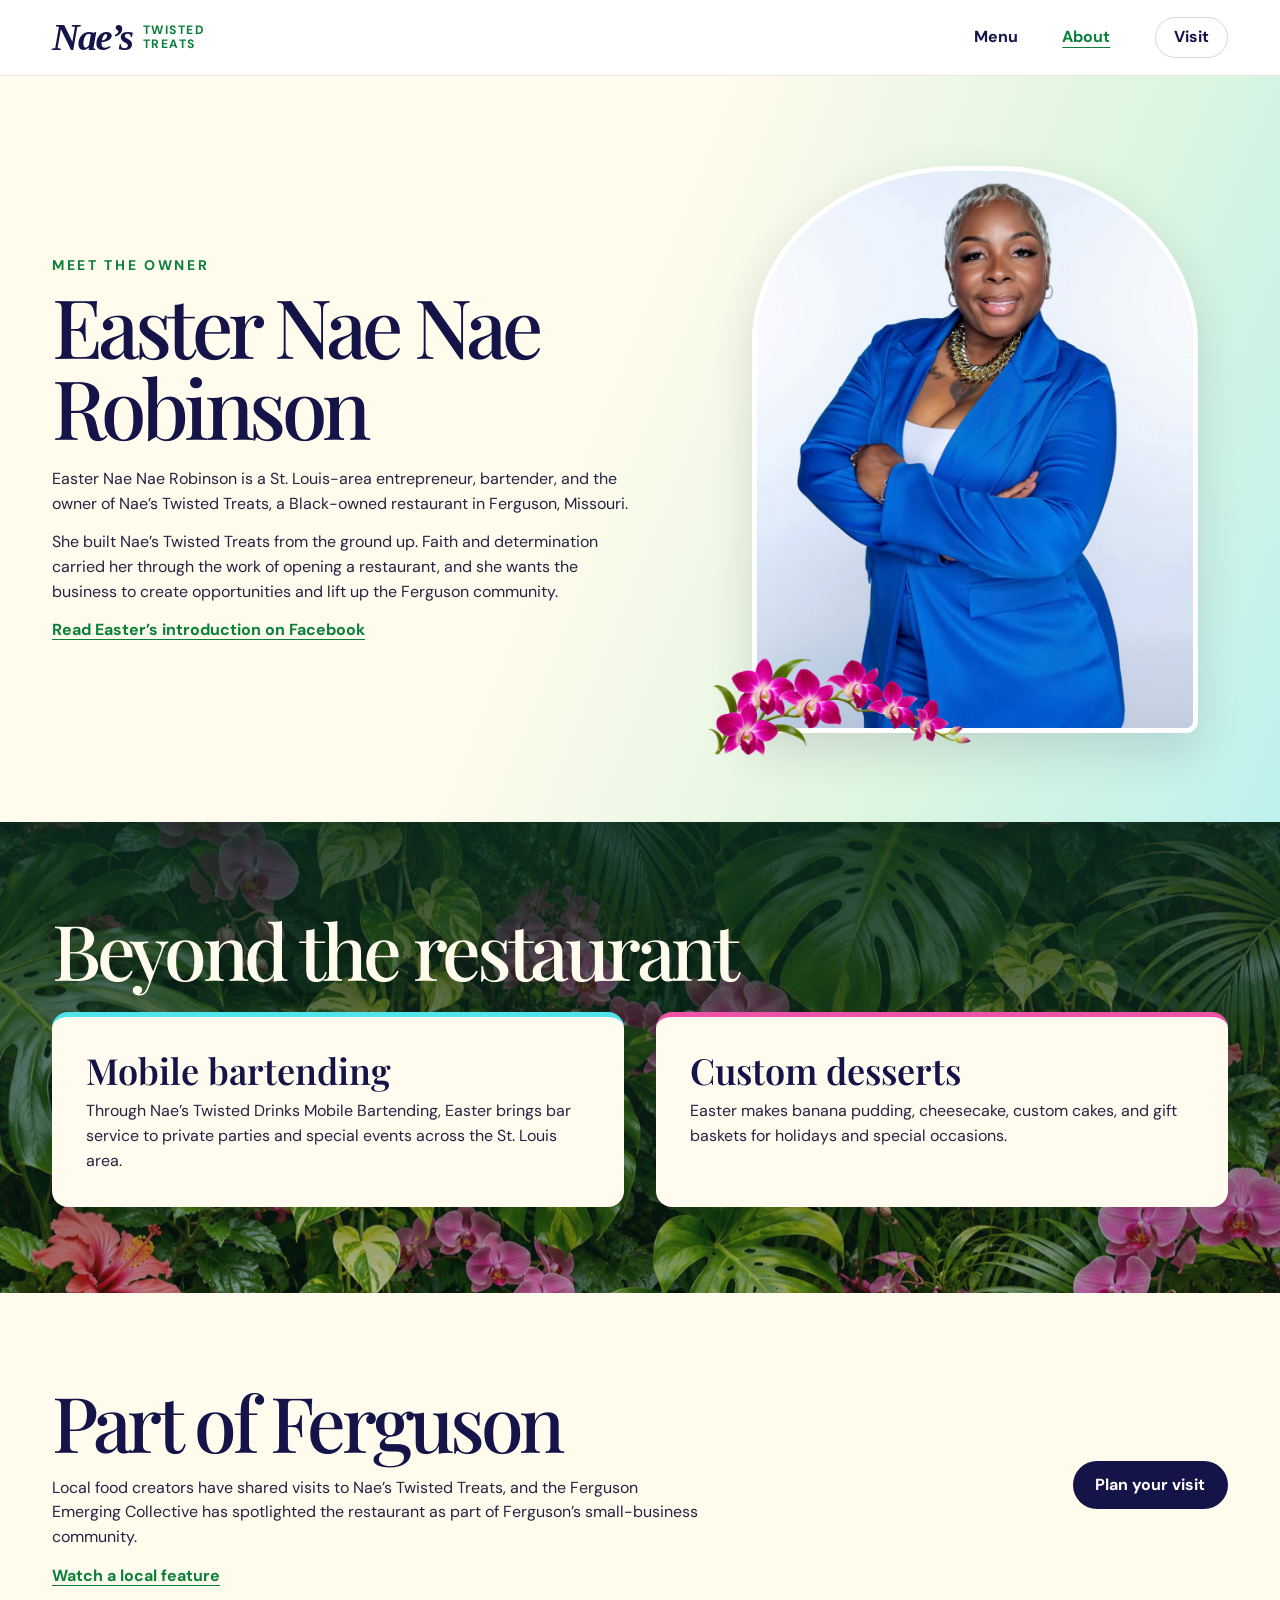
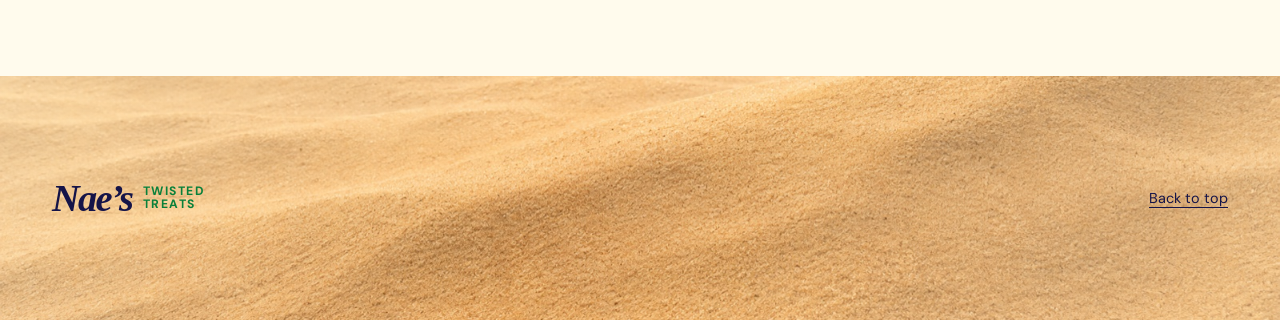
==== about.html @ 86ac97f5 "Add Nae’s Twisted Treats website" ====
<!doctype html>
<html lang="en">
<head>
  <meta charset="utf-8">
  <meta name="viewport" content="width=device-width, initial-scale=1">
  <meta name="theme-color" content="#14154a">
  <meta name="description" content="Meet Easter Nae Nae Robinson, owner of Nae’s Twisted Treats in Ferguson, Missouri.">
  <title>About | Nae’s Twisted Treats</title>
  <link rel="stylesheet" href="styles.css">
</head>
<body>
  <a class="skip" href="#main">Skip to content</a>
  <header class="topbar" id="top">
    <div class="shell topbar-inner">
      <a class="brand" href="index.html" aria-label="Nae’s Twisted Treats home"><strong>Nae’s</strong><span>TWISTED<br>TREATS</span></a>
      <nav aria-label="Main navigation">
        <a href="index.html#menu">Menu</a>
        <a href="about.html" aria-current="page">About</a>
        <a class="nav-visit" href="index.html#visit">Visit</a>
      </nav>
    </div>
  </header>
  <main id="main">
    <section class="about-hero" aria-labelledby="about-title">
      <div class="shell about-opening">
        <div class="about-intro">
          <p class="eyebrow">MEET THE OWNER</p>
          <h1 id="about-title">Easter Nae Nae Robinson</h1>
          <p>Easter Nae Nae Robinson is a St. Louis-area entrepreneur, bartender, and the owner of Nae’s Twisted Treats, a Black-owned restaurant in Ferguson, Missouri.</p>
          <p>She built Nae’s Twisted Treats from the ground up. Faith and determination carried her through the work of opening a restaurant, and she wants the business to create opportunities and lift up the Ferguson community.</p>
          <a class="about-link" href="https://www.facebook.com/charlitasosexyy/posts/28855823114027864/">Read Easter’s introduction on Facebook</a>
        </div>
        <figure class="about-portrait">
          <img class="about-owner" src="assets/easter-robinson.jpg" alt="Easter Nae Nae Robinson wearing a blue suit" width="978" height="1250" fetchpriority="high">
          <img class="about-orchids" src="assets/orchids.png" alt="" aria-hidden="true">
        </figure>
      </div>
    </section>
    <section class="about-work" aria-labelledby="work-title">
      <img class="about-canopy" src="assets/menu-canopy.jpg" alt="" aria-hidden="true" loading="lazy">
      <div class="shell">
        <h2 id="work-title">Beyond the restaurant</h2>
        <div class="about-work-grid">
          <article>
            <h3>Mobile bartending</h3>
            <p>Through Nae’s Twisted Drinks Mobile Bartending, Easter brings bar service to private parties and special events across the St. Louis area.</p>
          </article>
          <article>
            <h3>Custom desserts</h3>
            <p>Easter makes banana pudding, cheesecake, custom cakes, and gift baskets for holidays and special occasions.</p>
          </article>
        </div>
      </div>
    </section>
    <section class="about-community" aria-labelledby="community-title">
      <div class="shell about-community-inner">
        <div>
          <h2 id="community-title">Part of Ferguson</h2>
          <p>Local food creators have shared visits to Nae’s Twisted Treats, and the Ferguson Emerging Collective has spotlighted the restaurant as part of Ferguson’s small-business community.</p>
          <a class="about-link" href="https://www.facebook.com/Romeoandjulietstl1/videos/naes-twisted-treats/1405799604604211/">Watch a local feature</a>
        </div>
        <a class="button button-primary" href="index.html#visit">Plan your visit</a>
      </div>
    </section>
  </main>
  <footer>
    <img class="footer-sand" src="assets/beach-sand.jpg" alt="" aria-hidden="true" loading="lazy">
    <div class="shell footer-inner">
      <a class="brand" href="index.html" aria-label="Nae’s Twisted Treats home"><strong>Nae’s</strong><span>TWISTED<br>TREATS</span></a>
      <a href="#top">Back to top</a>
    </div>
  </footer>
</body>
</html>
---- styles.css ----
@import url('https://fonts.googleapis.com/css2?family=DM+Sans:wght@400;500;600;700&family=Playfair+Display:ital,wght@0,500;0,600;0,700;1,500;1,600&display=swap');

:root {
  color-scheme: light;
  --navy: #151448;
  --ink: #242343;
  --green: #09803a;
  --lime: #99e94f;
  --aqua: #51e4ea;
  --mango: #ffc745;
  --pink: #ed54a9;
  --cream: #fffbed;
  --muted: #524c68;
  --rule: #e8dfd8;
  --serif: "Playfair Display", Georgia, serif;
  --sans: "DM Sans", system-ui, sans-serif;
  --script: "Snell Roundhand", "URW Chancery L", "Apple Chancery", Georgia, cursive;
}

*, *::before, *::after { box-sizing: border-box; }
html { scroll-behavior: smooth; }
body { margin: 0; font-family: var(--sans); color: var(--ink); background: var(--cream); line-height: 1.55; }
[hidden] { display: none !important; }
button { font: inherit; }
a { color: inherit; }
h1, h2, h3, p { margin: 0; }
a:focus-visible, button:focus-visible { outline: 3px solid #c42a87; outline-offset: 4px; }
.shell { width: min(100% - 104px, 1240px); margin-inline: auto; }
.visually-hidden { position: absolute; width: 1px; height: 1px; overflow: hidden; clip-path: inset(50%); white-space: nowrap; }
.skip { position: absolute; top: 1rem; left: 1rem; z-index: 4; padding: 0.7rem 1rem; color: var(--navy); background: white; transform: translateY(-200%); }
.skip:focus { transform: none; }

.topbar { position: relative; z-index: 1; color: var(--navy); background: #fff; border-bottom: 1px solid #eee7de; }
.topbar-inner, .footer-inner { min-height: 75px; display: flex; align-items: center; justify-content: space-between; }
.hours-strip { background: #eaf5e9; color: var(--navy); border-top: 1px solid #dce9d9; }
.hours-strip-inner { display: flex; align-items: baseline; flex-wrap: wrap; gap: 0.35rem 1.4rem; padding-block: 0.6rem; }
.hours-strip h2 { color: inherit; font: 700 0.86rem/1.5 var(--sans); letter-spacing: 0.04em; }
.hours-strip dl { display: flex; flex-wrap: wrap; gap: 0.35rem 1.4rem; margin: 0; }
.hours-strip dl > div { display: flex; flex-wrap: wrap; align-items: baseline; gap: 0.15rem 0.4rem; font-size: 0.86rem; }
.hours-strip dt { font-weight: 700; }
.hours-strip dd { margin: 0; white-space: nowrap; }
@media (max-width: 600px) {
  .hours-strip-inner { align-items: start; gap: 0.23rem 0.8rem; }
  .hours-strip dl { display: grid; grid-template-columns: max-content max-content; column-gap: 0.65rem; }
}
@media (max-width: 365px) {
  .hours-strip-inner { flex-direction: column; }
}
.brand { display: inline-flex; align-items: center; gap: 0.65rem; width: fit-content; text-decoration: none; white-space: nowrap; }
.brand strong { font: italic 600 2.4rem/1.05 var(--script); letter-spacing: -0.045em; }
.brand span { color: var(--green); font-size: 0.76rem; line-height: 1.1; font-weight: 700; letter-spacing: 0.13em; }
nav { display: flex; align-items: center; gap: clamp(1rem, 3.5vw, 3rem); font-weight: 700; }
nav a { text-decoration: none; }
nav a:hover { color: var(--green); }
.nav-visit { border: 1px solid #d2dacd; border-radius: 999px; padding: 0.44rem 1.12rem; }

.hero { position: relative; isolation: isolate; overflow: hidden; overflow: clip; background: #fff; }
.hero::before {
  content: "";
  position: absolute;
  z-index: -1;
  inset: 0 0 0 48%;
  background: radial-gradient(ellipse at 88% 8%, #fcb9dd 0%, transparent 53%),
              radial-gradient(ellipse at 70% 105%, #ffe47b 0%, transparent 62%),
              linear-gradient(150deg, #e9ffec 12%, #80edef 60%, #d7fb92 97%);
  border-radius: 36% 0 0 18% / 58% 0 0 42%;
}
.hero-understory { position: absolute; pointer-events: none; z-index: -1; left: clamp(-165px, -8vw, -75px); bottom: -8%; width: clamp(205px, 26vw, 375px); height: auto; transform: rotate(-11deg); }
.hero-inner { display: grid; grid-template-columns: 0.93fr 1.07fr; gap: clamp(22px, 5vw, 72px); align-items: center; padding-block: 36px 53px; }
.hero-copy { display: grid; justify-items: center; text-align: center; padding-block: 12px; }
.location-tag { color: var(--green); font-size: 0.875rem; font-weight: 700; letter-spacing: 0.19em; }
.hero-logo { display: block; width: min(100%, 515px); height: auto; aspect-ratio: 1.47; object-fit: contain; margin-block: 10px 8px; }
.hero-description { color: var(--navy); max-width: 35ch; font-size: clamp(1.05rem, 1.6vw, 1.22rem); font-weight: 600; }
.hero-rating { display: flex; flex-wrap: wrap; justify-content: center; align-items: baseline; column-gap: 0.5rem; margin-top: 0.85rem; font-size: 0.95rem; color: var(--navy); }
.hero-rating a { text-underline-offset: 0.2em; }
.hero-rating a:hover { color: var(--green); }
.rating-star { color: #9a5c04; }
.hero-actions { margin-top: 1.15rem; display: flex; flex-wrap: wrap; justify-content: center; gap: 0.65rem; }
.button { min-height: 48px; display: inline-flex; align-items: center; justify-content: center; padding: 0.65rem 1.35rem; border-radius: 999px; border: 1px solid transparent; text-decoration: none; font-weight: 700; line-height: 1.2; }
.button-primary { background: var(--navy); color: #fff; }
.button-primary:hover { background: #343286; }
.button-outline { border-color: #92cfaa; color: var(--navy); background: #f0fff4; }
.button-outline:hover { background: #dcf7e6; }
.hero-visual { position: relative; min-width: 0; }
.hero-photo { border: 5px solid #fff; border-radius: 44% 12px 42% 12px / 39% 12px 34% 12px; overflow: hidden; background: #18392f; box-shadow: 0 18px 45px #2a205124; transform: rotate(-2deg); }
.hero-photo img { display: block; width: 100%; height: auto; aspect-ratio: 1.1; object-fit: cover; object-position: 67% 50%; }
.hero-pineapples { position: absolute; pointer-events: none; left: -7%; bottom: -9%; width: clamp(106px, 25%, 170px); height: auto; filter: drop-shadow(0 10px 13px #123d3b3d); transform: rotate(-12deg); }
.specials-strip { display: flex; flex-wrap: wrap; align-items: center; justify-content: center; gap: 0.35rem 1.35rem; padding: 0.91rem 1rem; background: linear-gradient(105deg,#63eaed 0%,#a6ef81 45%,#ffe066 75%,#ff91c7 100%); color: var(--navy); text-align: center; font-size: 0.9rem; font-weight: 800; letter-spacing: 0.085em; text-transform: uppercase; }
.specials-icon { font-size: 1.08rem; line-height: 1; }

.menu-area { position: relative; isolation: isolate; padding-block: clamp(3.5rem, 6vw, 5.5rem); overflow: clip; background: #163828; }
.menu-area > .shell { width: min(100% - clamp(54px, 14vw, 218px), 1110px); }
.menu-backdrop { position: absolute; inset: 0; z-index: -3; pointer-events: none; }
.menu-backdrop img {
  position: sticky;
  top: 0;
  display: block;
  width: 100%;
  height: min(100%, 100svh);
  object-fit: cover;
}
.menu-area::before { content: ""; position: absolute; inset: 0; z-index: -2; background: linear-gradient(180deg, #0c271bd1 0, #0c271b72 16rem, #0c271b4a 68%, #0c271bb3 100%); }
.menu-head { position: relative; isolation: isolate; display: flex; align-items: end; min-height: clamp(82px, 9vw, 126px); padding-bottom: 1.3rem; border-bottom: 1px solid #eaf8d974; }
.menu-head h2 { color: #fffbed; text-shadow: 0 2px 14px #081c14c9; }

h2 { font: 500 clamp(2.8rem, 6vw, 5.25rem)/1.05 var(--serif); letter-spacing: -0.056em; color: var(--navy); }
.menu-switch { display: inline-flex; flex-wrap: wrap; gap: 0.34rem; margin-top: 1.45rem; padding: 0.33rem; border: 1px solid #b7e2d0; border-radius: 999px; background: #e4fbf3; }
.menu-switch button { border: 0; border-radius: 999px; background: transparent; color: var(--navy); cursor: pointer; font-weight: 700; min-height: 44px; padding: 0.55rem 1.3rem; }
.menu-switch button[aria-pressed="true"] { background: var(--navy); color: #fff; }
.menu-switch button[aria-pressed="false"]:hover { background: #caf1e2; }
.menu-panel { scroll-margin-top: 13rem; margin-top: 1.1rem; }
.menu-panel + .menu-panel { margin-top: 2.6rem; }
.menu-panel[hidden] + .menu-panel { margin-top: 1.1rem; }
.menu-intro { margin-bottom: 1.12rem; }
.menu-intro p, .advisory { width: fit-content; max-width: 100%; padding: 0.45rem 0.85rem; border-radius: 10px; background: #123124; color: #fffbed; }
.menu-grid { display: grid; grid-template-columns: repeat(2, minmax(0, 1fr)); gap: clamp(1rem, 2.8vw, 2.45rem); }
.menu-card { --accent: var(--aqua); background: #fffbee; border: 1px solid #ece1cc; border-top: 5px solid var(--accent); border-radius: 16px; padding: clamp(1.1rem, 2.5vw, 1.85rem); box-shadow: 0 9px 22px #0b201851; }
.menu-card:nth-of-type(4n + 2) { --accent: var(--mango); }
.menu-card:nth-of-type(4n + 3) { --accent: var(--pink); }
.menu-card:nth-of-type(4n + 4) { --accent: var(--lime); }
.menu-card h3 { color: var(--navy); font: 600 clamp(1.55rem, 3vw, 2.2rem)/1.13 var(--serif); letter-spacing: -0.034em; }
.category-description { color: var(--muted); margin-top: 0.48rem; }
.menu-card ul { list-style: none; padding: 0; margin: 1rem 0 0; }
.menu-card li { display: flex; align-items: baseline; justify-content: space-between; gap: 0.8rem; border-top: 1px solid var(--rule); padding-block: 0.5rem; }
.menu-card li strong { white-space: nowrap; color: var(--navy); font-variant-numeric: tabular-nums; }
.menu-card li small { display: block; font-size: 0.9rem; color: var(--muted); }
.card-note { color: #8a2762; font-size: 0.9rem; margin-top: 0.75rem; }
.advisory { font-size: 0.875rem; margin-top: 1.2rem; }

.visit { position: relative; isolation: isolate; overflow: hidden; background: #174b4a; color: white; }
.visit-shore { position: absolute; z-index: -3; inset: 0; width: 100%; height: 100%; object-fit: cover; object-position: left 52%; }
.visit::before { content: ""; position: absolute; z-index: -2; inset: 0; background: linear-gradient(90deg, #092f3b08 12%, #092e3b14 39%, #092e3bcf 67%, #092e3bee 100%); }
.visit-inner { display: flex; align-items: center; justify-content: flex-end; min-height: clamp(330px, 37vw, 490px); padding-block: 3rem; }
.visit h2 { color: white; max-width: 12ch; margin-top: 0.5rem; }

.eyebrow { color: var(--aqua); font-size: 0.875rem; font-weight: 700; letter-spacing: 0.19em; }
.visit-content { width: min(100%, 460px); margin-right: clamp(0px, 2.5vw, 40px); }
.visit-content address { margin-block: 1rem 0.9rem; }
.visit-content .button { background: var(--mango); color: var(--navy); }
.visit-content .button:hover { background: #ffe488; }
.visit-hours-link { display: inline-block; margin: 0.6rem 0.75rem; text-underline-offset: 0.2em; }
address { font-style: normal; font-size: 1.08rem; }
footer { position: relative; isolation: isolate; overflow: hidden; color: var(--navy); background: #efd3a4; }
footer::before { content: ""; position: absolute; z-index: -1; inset: 0; pointer-events: none; background: linear-gradient(120deg, #fff1cd6b, transparent 44%, #ffeecb5c); }
.footer-sand { position: absolute; z-index: -2; inset: 0; width: 100%; height: 100%; object-fit: cover; object-position: 50% 56%; pointer-events: none; }
.footer-inner { gap: 1rem; min-height: clamp(168px, 19vw, 258px); padding-block: 1.75rem; }
.footer-inner > a:last-child { font-size: 0.9rem; text-underline-offset: 0.25em; }

@media (max-width: 1000px) {
  .shell { width: min(100% - 64px, 1240px); }
  .hero-inner { gap: 28px; }
}
@media (max-width: 760px) {
  .shell { width: calc(100% - 38px); }
  .topbar-inner { min-height: 66px; }
  nav { gap: 0.83rem; font-size: 0.9rem; }
  .brand strong { font-size: 1.9rem; }
  .brand span { font-size: 0.66rem; }
  .nav-visit { padding-inline: 0.63rem; }
  .hero::before { inset: 48% 0 0; border-radius: 58% 32% 0 0 / 30% 24% 0 0; }
  .hero-inner { grid-template-columns: 1fr; gap: 25px; padding-block: 13px 39px; }
  .hero-copy { padding-block: 11px 4px; }
  .hero-logo { width: min(93%, 400px); }
  .hero-photo { width: 92%; margin-inline: auto; }
  .hero-photo img { aspect-ratio: 1.42; }
  .hero-pineapples { width: clamp(87px, 23%, 143px); left: -1%; }
  .hero-understory { width: clamp(150px, 33vw, 232px); left: -6rem; bottom: 3%; }

  .visit-inner { min-height: 450px; align-items: flex-end; justify-content: flex-start; padding-block: 8rem 1.7rem; }
  .visit-shore { object-position: 3% 50%; }
  .visit::before { background: linear-gradient(180deg, transparent 6%, #092e3b38 29%, #092e3bcc 63%, #092e3bf5 100%); }
  .visit-content { margin: 0; }

  .footer-sand { object-position: 37% 56%; }
}
@media (max-width: 610px) {
  .menu-grid { grid-template-columns: 1fr; }
}
@media (max-width: 410px) {
  .specials-strip { gap: 0.35rem 0.48rem; font-size: 0.72rem; letter-spacing: 0.045em; }
}
@media (prefers-reduced-motion: reduce) {
  html { scroll-behavior: auto; }
}

nav a[aria-current="page"] { color: var(--green); text-decoration: underline; text-underline-offset: 0.34em; }
.about-hero { background: linear-gradient(112deg, #fffbed 46%, #dcf5df 75%, #bdf1ef); }
.about-opening { display: grid; grid-template-columns: 1.08fr 0.92fr; align-items: center; gap: clamp(2rem, 6vw, 6rem); padding-block: clamp(3rem, 7vw, 6rem); }
.about-intro .eyebrow { color: var(--green); }
.about-intro h1 { margin-block: 0.5rem 1.25rem; color: var(--navy); font: 500 clamp(3rem, 6.4vw, 6rem)/0.99 var(--serif); letter-spacing: -0.055em; }
.about-intro p:not(.eyebrow), .about-community p { margin-block: 0.85rem; max-width: 59ch; }
.about-link { color: var(--green); font-weight: 700; text-underline-offset: 0.22em; }
.about-link:hover { color: var(--navy); }
.about-portrait { position: relative; margin: 0 auto; width: min(100%, 446px); }
.about-owner { display: block; width: 100%; height: auto; border: 5px solid white; border-radius: 46% 45% 12px 12px / 31% 31% 12px 12px; box-shadow: 0 18px 44px #2a205124; }
.about-orchids { position: absolute; left: -10%; bottom: -4%; width: 59%; height: auto; pointer-events: none; }
.about-work { position: relative; isolation: isolate; background: #163828; padding-block: clamp(3rem, 7vw, 5.4rem); }
.about-canopy, .about-work::before { position: absolute; inset: 0; width: 100%; height: 100%; }
.about-canopy { z-index: -2; object-fit: cover; }
.about-work::before { content: ""; z-index: -1; background: linear-gradient(180deg, #0b2c20d9, #0b2c204b); }
.about-work h2 { color: #fffbed; margin-bottom: 1.4rem; }
.about-work-grid { display: grid; grid-template-columns: repeat(2, minmax(0, 1fr)); gap: clamp(1rem, 3vw, 2rem); }
.about-work article { padding: clamp(1.25rem, 3vw, 2.1rem); background: #fffbee; border-top: 5px solid var(--aqua); border-radius: 16px; }
.about-work article + article { border-top-color: var(--pink); }
.about-work h3 { font: 600 clamp(1.55rem, 3vw, 2.25rem)/1.15 var(--serif); color: var(--navy); margin-bottom: 0.45rem; }
.about-community { background: #fffbed; }
.about-community-inner { display: flex; align-items: center; justify-content: space-between; flex-wrap: wrap; gap: 1.5rem; padding-block: clamp(3rem, 7vw, 5.5rem); }
@media (max-width: 760px) {
  .about-opening, .about-work-grid { grid-template-columns: 1fr; }
  .about-portrait { width: min(91%, 385px); }
}
@media (max-width: 365px) {
  .topbar-inner { gap: 0.65rem; }
  .topbar-inner nav { gap: 0.55rem; }
  .topbar-inner .brand { gap: 0.35rem; }
}
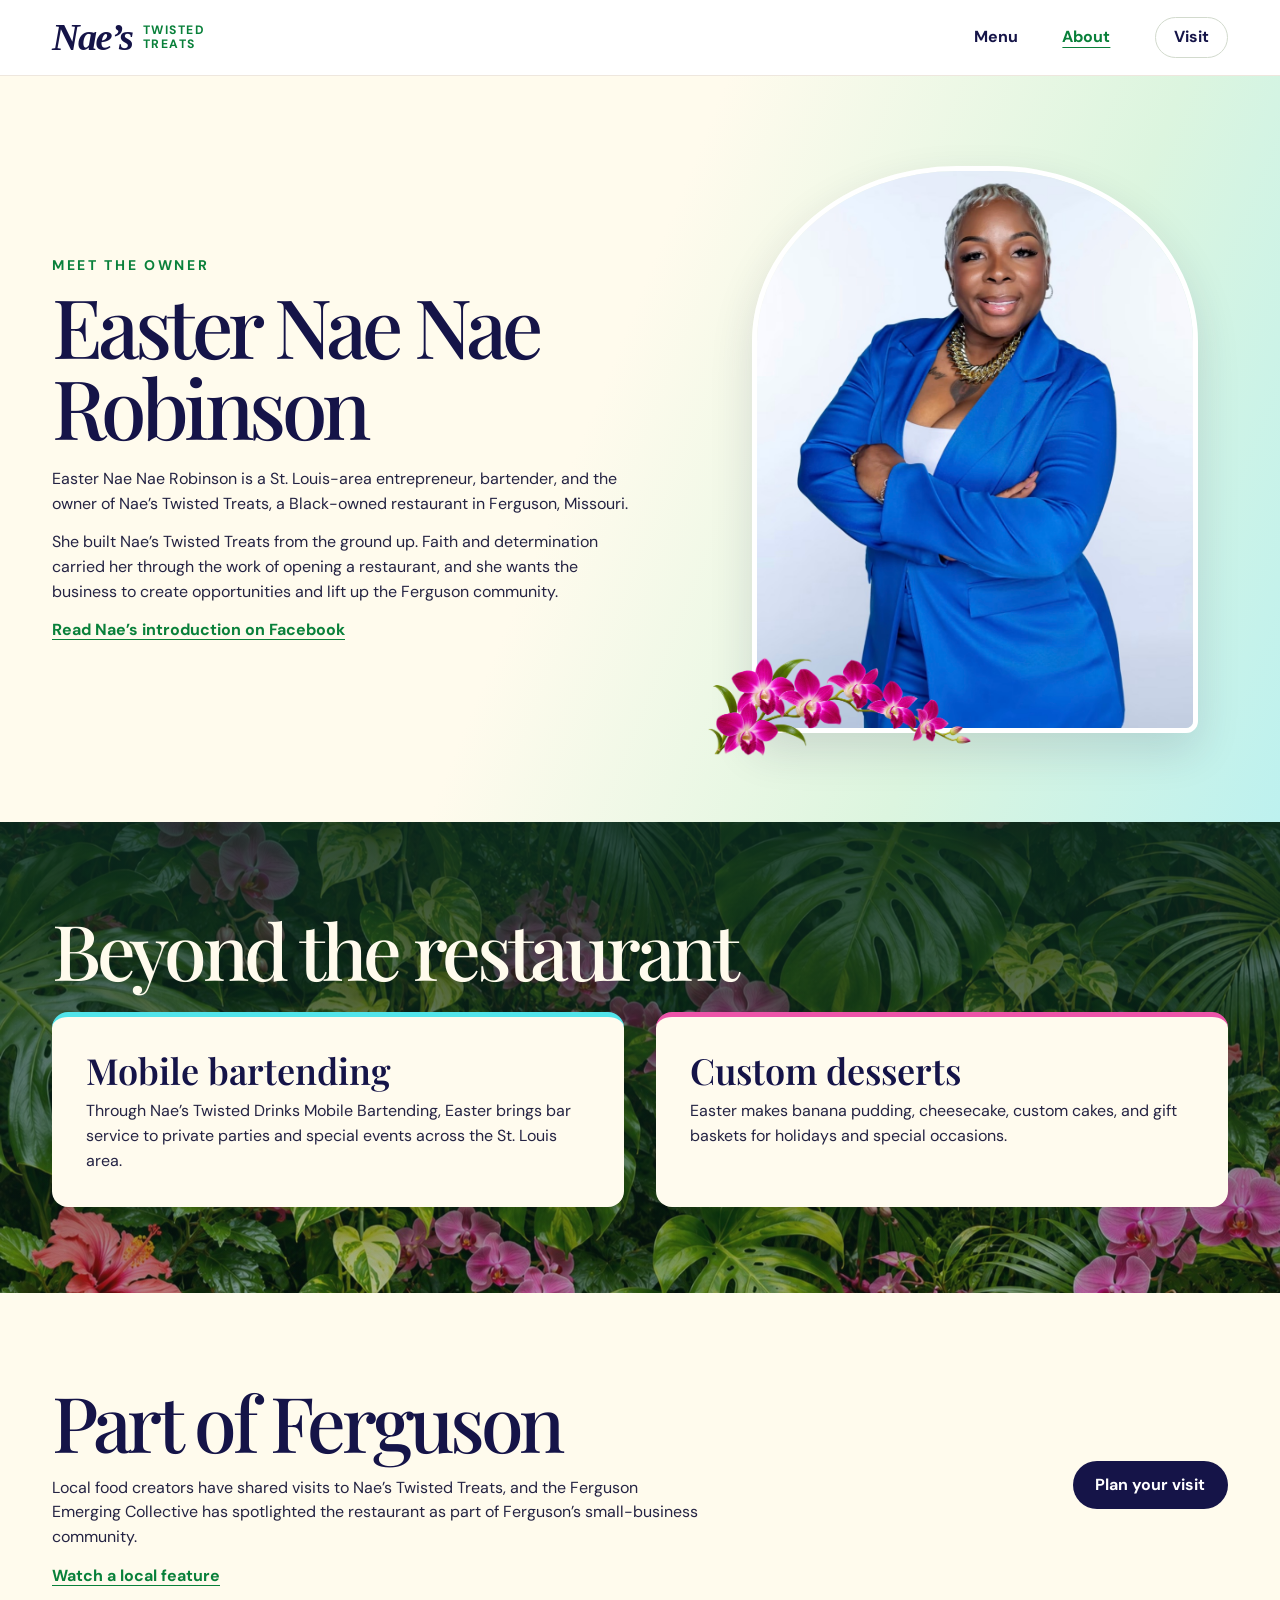
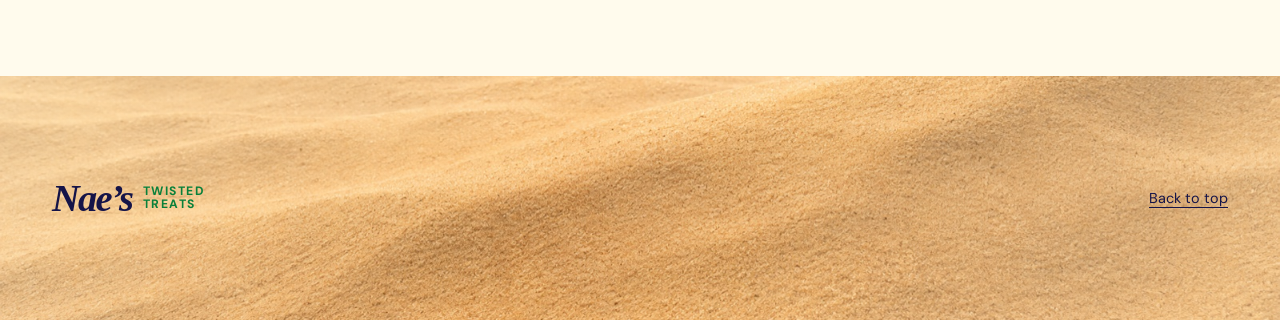
==== commit 6265ed6e: "Update introduction link text for Easter Robinson" ====
--- a/about.html
+++ b/about.html
@@ -28,7 +28,7 @@
           <h1 id="about-title">Easter Nae Nae Robinson</h1>
           <p>Easter Nae Nae Robinson is a St. Louis-area entrepreneur, bartender, and the owner of Nae’s Twisted Treats, a Black-owned restaurant in Ferguson, Missouri.</p>
           <p>She built Nae’s Twisted Treats from the ground up. Faith and determination carried her through the work of opening a restaurant, and she wants the business to create opportunities and lift up the Ferguson community.</p>
-          <a class="about-link" href="https://www.facebook.com/charlitasosexyy/posts/28855823114027864/">Read Easter’s introduction on Facebook</a>
+          <a class="about-link" href="https://www.facebook.com/charlitasosexyy/posts/28855823114027864/">Read Nae’s introduction on Facebook</a>
         </div>
         <figure class="about-portrait">
           <img class="about-owner" src="assets/easter-robinson.jpg" alt="Easter Nae Nae Robinson wearing a blue suit" width="978" height="1250" fetchpriority="high">
